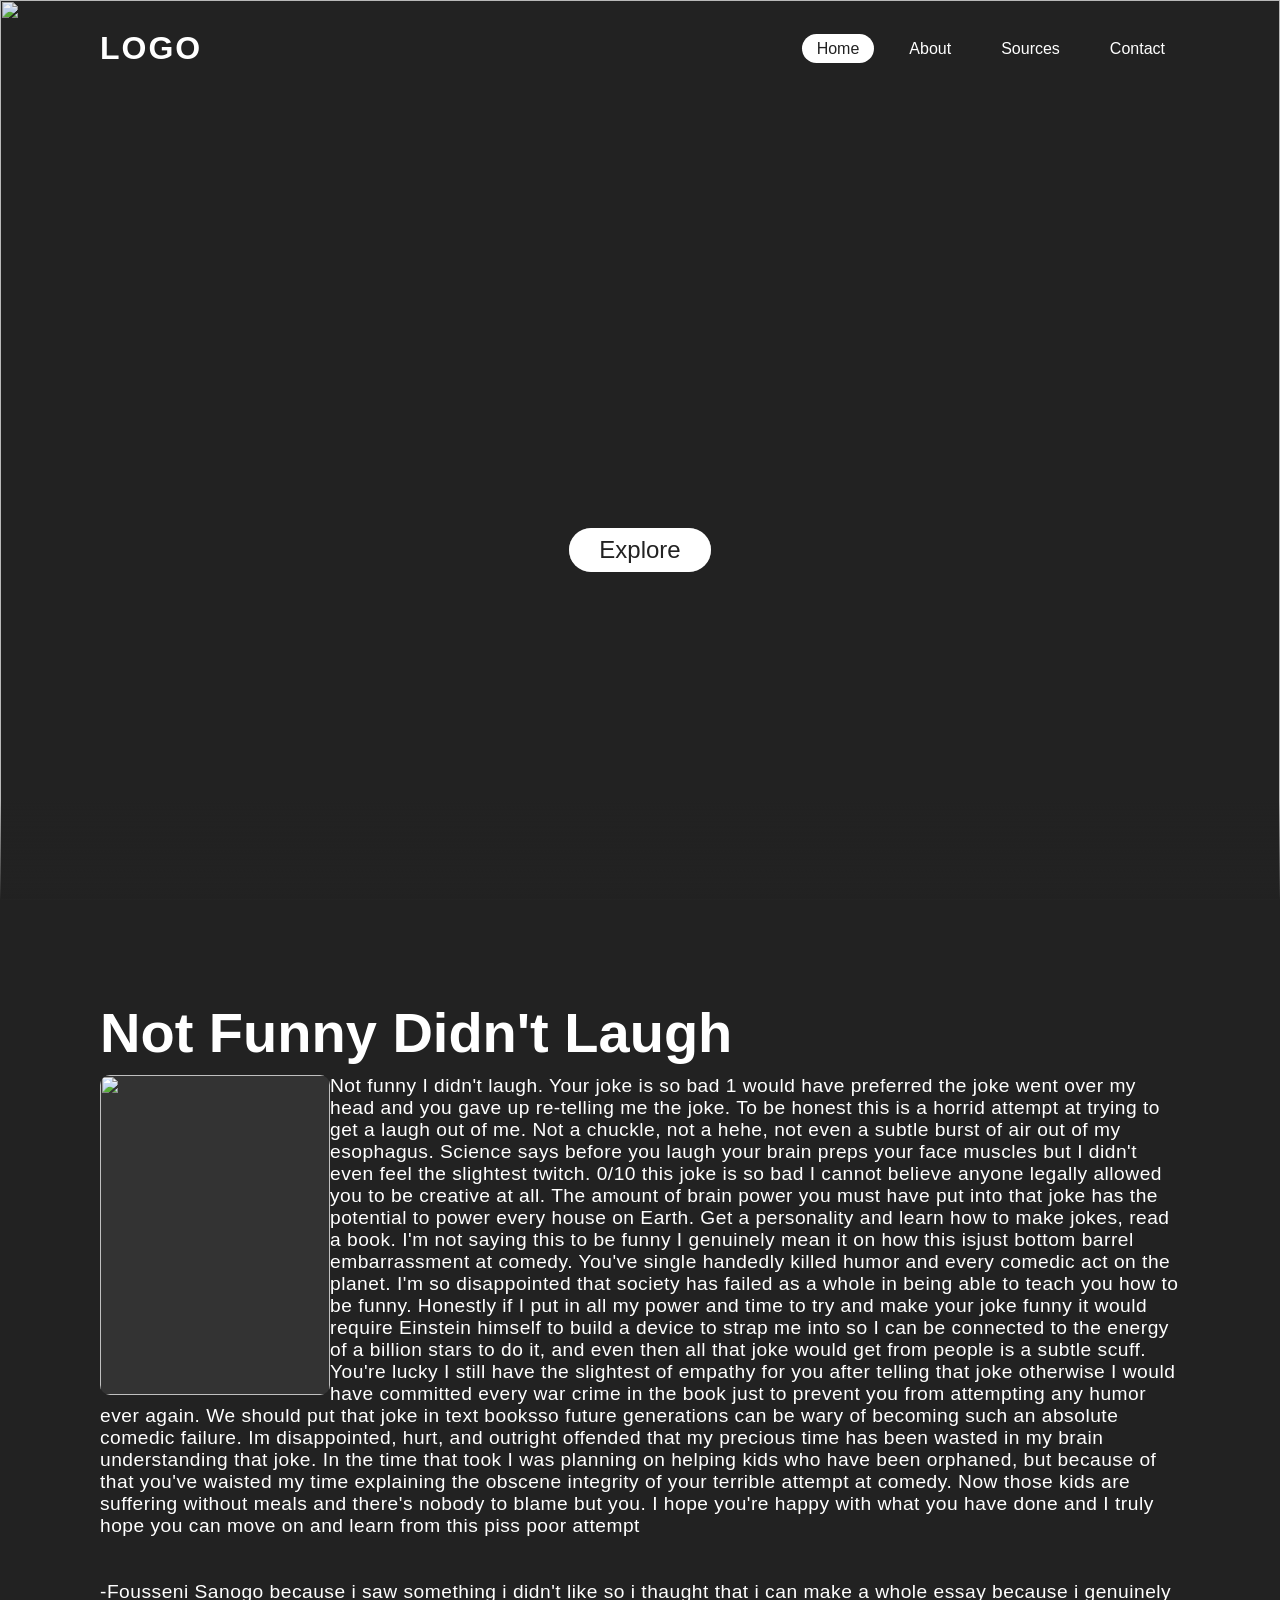
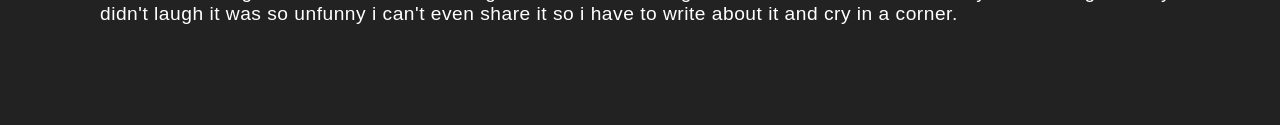
==== About.html @ ee88d735 "Add files via upload" ====
<!DOCTYPE html>
<html>
<head>
    <meta charset="utf-8">
    <link rel="stylesheet" type="text/css" href="style.css" />
</head>
<body>
   <header>
       <a href="#" class="logo">logo</a>
      <ul>
        <li><a href="home.html" class="active">Home</a></li>   
        <li><a href="About.html">About</a></li>   
        <li><a href="sources.html">Sources</a></li>   
        <li><a href="#">Contact</a></li>  
       </ul>
   </header>
   <section>
    <img src="stars.png" id="stars" class="img">
    <img src="moon.png" id="moon" class="img">
    <img src="mountains_behind.png" id="mountains_behind" class="img">
    <h2 id="text">Sanogo</h2>
    <a href="#" id="btn">Explore</a>
    <img src="mountains_front.png" id="mountains_front" class="img">
   </section>
   <div class="sec">
      <h2>Not Funny Didn't Laugh</h2>
      <img src="spiderman.jpg" class="image_deg">
      <p>    Not funny I didn't laugh. Your joke is so bad 1 would have preferred the joke went over my head and you gave up re-telling me the joke. To be honest this is a horrid attempt at trying to get a laugh out of me. Not a chuckle, not a hehe, not even a subtle burst of air out of my esophagus. Science says before you laugh your brain preps your face muscles but I didn't even feel the slightest twitch. 0/10 this joke is so bad I cannot believe anyone legally allowed you to be creative at all. The amount of brain power you must have put into that joke has the potential to power every house on Earth. Get a personality and learn how to make jokes, read a book. I'm not saying this to be funny I genuinely mean it on how this isjust bottom barrel embarrassment at comedy. You've single handedly killed humor and every comedic act on the planet. I'm so disappointed that society has failed as a whole in being able to teach you how to be funny. Honestly if I put in all my power and time to try and make your joke funny it would require Einstein himself to build a device to strap me into so I can be connected to the energy of a billion stars to do it, and even then all that joke would get from people is a subtle scuff. You're lucky I still have the slightest of empathy for you after telling that joke otherwise I would have committed every war crime in the book just to prevent you from attempting any humor ever again. We should put that joke in text booksso future generations can be wary of becoming such an absolute comedic failure. Im disappointed, hurt, and outright offended that my precious time has been wasted in my brain understanding that joke. In the time that took I was planning on helping kids who have been orphaned, but because of that you've waisted my time explaining the obscene integrity of your terrible attempt at comedy. Now those kids are suffering without meals and there's nobody to blame but you. I hope you're happy with what you have done and I truly hope you can move on and learn from this piss poor attempt
        <br><br>
        <br> -Fousseni Sanogo because i saw something i didn't like so i thaught that i can make a whole essay because i genuinely didn't laugh it was so unfunny i can't even share it so i have to write about it and cry in a corner.
      </p>
   </div>
   <script>
       let stars =document.getElementById('stars');
       let moon =document.getElementById('moon');
       let mountains_behind =document.getElementById('mountains_behind');
       let text =document.getElementById('text');
       let btn =document.getElementById('btn');      
       let mountains_front =document.getElementById('mountains_front');
       let header = document.querySelector('header')

       window.addEventListener('scroll', function(){
        let value = window.scrollY;
        stars.style.left = value * 0.25 + 'px';
        moon.style.top = value * 1.05 + 'px';      
        header.style.top = value * 0.5 + 'px'; 
        mountains_behind.style.top = value * 0.5 + 'px';        
        mountains_front.style.top = value * 0 + 'px';
        text.style.marginRight = value * 4 + 'px';         
        btn.style.top = value *  + 'px';
        
       })
   </script>
</body>
</html>
---- style.css ----
*{
    margin: 0;
    padding: 0;
    font-family: sans-serif, 'poppins';
    box-sizing: border-box;
    scroll-behavior: smooth;
}

body{
    min-height: 100px;
     background: linear-gradient(#222,#222);
     overflow-x: hidden;

}
header{
    position: absolute;
    top: 0;
    left: 0;
    width: 100%;
    padding: 30px 100px;
    display: flex;
    justify-content: space-between;
    align-items: center;
    z-index: 1000;
}
header .logo
{
   color: #fff;
   font-weight: 700;
   text-decoration: none;
   font-size: 2em;
   text-transform: uppercase;
   letter-spacing: 2px;
}
header ul{
    display: flex;
    justify-content: center;
    align-items: center;
}
header ul li{
    list-style: none;
    margin-left: 20px;
}
header ul li a{
    text-decoration: none;
    padding: 6px 15px;
    color:#fff;
    border-radius: 20px;
}
header ul li a:hover,
header ul li .active{
    background:#fff;
    color: #222;

}
section{
    position: relative;
    width: 100%;
    height: 100vh;
    padding: 100px;
    display: flex;
    justify-content: center;
    align-items: center;
    overflow: hidden;

}
section::before{
    content: '';
    position: absolute;
    bottom: 0;
    width: 100%;
    height: 100px;
    background:linear-gradient(to top,#222,transparent);
    z-index: 1000;
}
 section img{
    position: absolute;
    top: 0;
    left: 0;
    width: 100%;
    height: 100%;
    object-fit: cover;
    pointer-events: none;
 }
 section img#moon{
    mix-blend-mode: screen;
    color:red

 }
 section img#mountains_front{
    z-index: 10;

 }
 #text{
    position:absolute;
    right: -400px;
    color: #fff;
    white-space: nowrap;
    font-size: 7.5vw;
    z-index: 9;
 }
 #btn{
    text-decoration: none;
    display: inline-block;
    padding: 8px 30px;
    border-radius: 40px;
    background: #fff;
    color: #222;
    font-size: 1.5em;
    transform: translateY(100px);
 }
 .sec{
    position: relative;
    padding: 100px;
    background: #222;
 }
 .sec h2{
    font-size: 3.5em;
    margin-bottom: 10px;
    color: #fff;
 }
 .sec p{
    font-size: 1.2em;
    color: #fff;
    letter-spacing: 0.5px;
 }
 .img{
   opacity: 0.5;
 }
 .image_deg{
   width: 230px;
   height: 320px;
   background: #333;
   border-radius: 10px;
   cursor: pointer;
   transition: 0.5s;
   display: flex;
   justify-content: center;
   align-items: center;
   float: left;
}
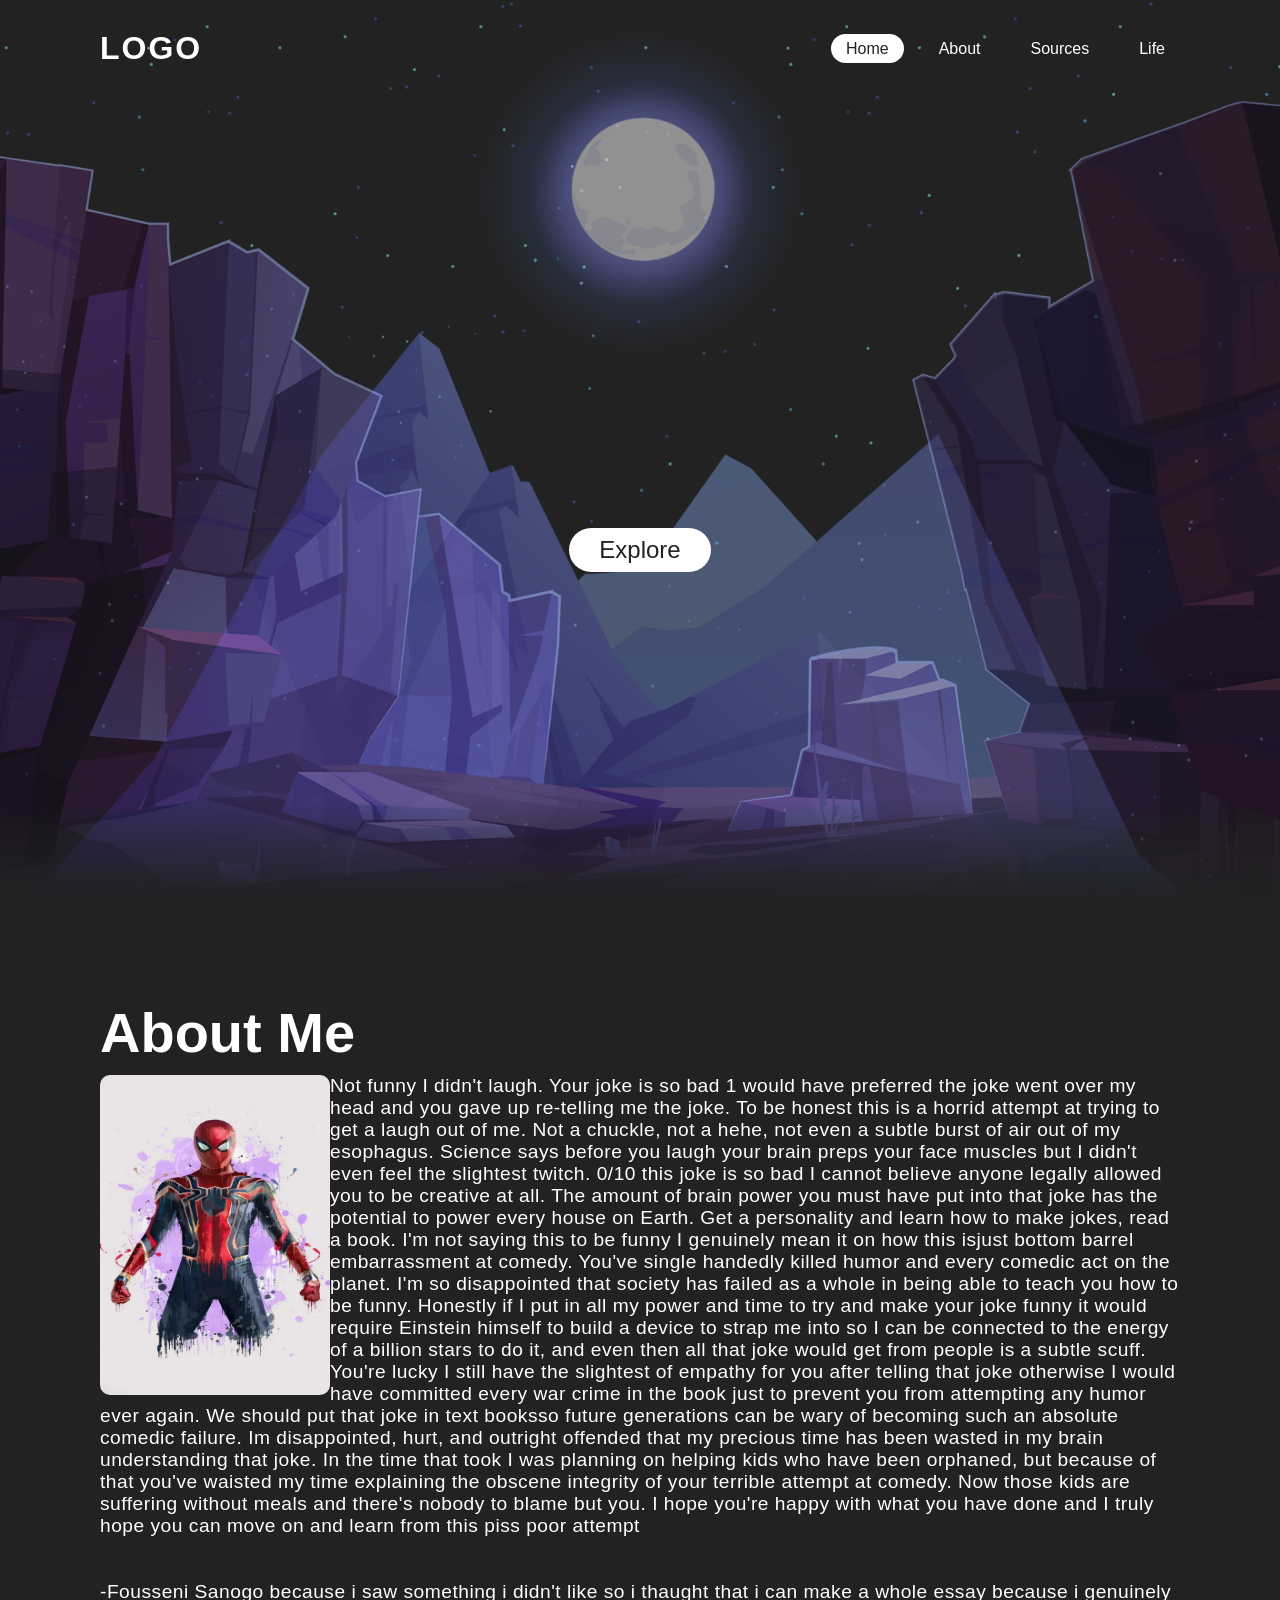
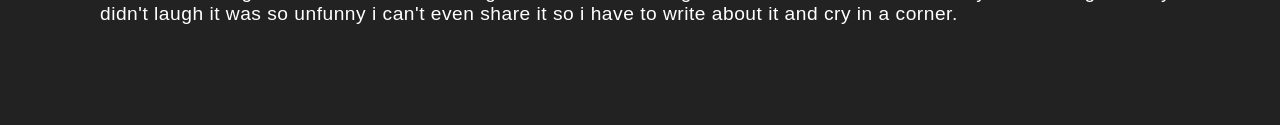
==== commit a1df5759: "Add files via upload" ====
--- a/About.html
+++ b/About.html
@@ -8,10 +8,10 @@
    <header>
        <a href="#" class="logo">logo</a>
       <ul>
-        <li><a href="home.html" class="active">Home</a></li>   
+        <li><a href="Intro.html" class="active">Home</a></li>   
         <li><a href="About.html">About</a></li>   
         <li><a href="sources.html">Sources</a></li>   
-        <li><a href="#">Contact</a></li>  
+        <li><a href="life.html">Life</a></li>  
        </ul>
    </header>
    <section>
@@ -23,7 +23,7 @@
     <img src="mountains_front.png" id="mountains_front" class="img">
    </section>
    <div class="sec">
-      <h2>Not Funny Didn't Laugh</h2>
+      <h2>About Me</h2>
       <img src="spiderman.jpg" class="image_deg">
       <p>    Not funny I didn't laugh. Your joke is so bad 1 would have preferred the joke went over my head and you gave up re-telling me the joke. To be honest this is a horrid attempt at trying to get a laugh out of me. Not a chuckle, not a hehe, not even a subtle burst of air out of my esophagus. Science says before you laugh your brain preps your face muscles but I didn't even feel the slightest twitch. 0/10 this joke is so bad I cannot believe anyone legally allowed you to be creative at all. The amount of brain power you must have put into that joke has the potential to power every house on Earth. Get a personality and learn how to make jokes, read a book. I'm not saying this to be funny I genuinely mean it on how this isjust bottom barrel embarrassment at comedy. You've single handedly killed humor and every comedic act on the planet. I'm so disappointed that society has failed as a whole in being able to teach you how to be funny. Honestly if I put in all my power and time to try and make your joke funny it would require Einstein himself to build a device to strap me into so I can be connected to the energy of a billion stars to do it, and even then all that joke would get from people is a subtle scuff. You're lucky I still have the slightest of empathy for you after telling that joke otherwise I would have committed every war crime in the book just to prevent you from attempting any humor ever again. We should put that joke in text booksso future generations can be wary of becoming such an absolute comedic failure. Im disappointed, hurt, and outright offended that my precious time has been wasted in my brain understanding that joke. In the time that took I was planning on helping kids who have been orphaned, but because of that you've waisted my time explaining the obscene integrity of your terrible attempt at comedy. Now those kids are suffering without meals and there's nobody to blame but you. I hope you're happy with what you have done and I truly hope you can move on and learn from this piss poor attempt
         <br><br>
@@ -51,5 +51,10 @@
         
        })
    </script>
+   <div class="container">
+    <div class="profile-picture">
+    
+  
+</div>
 </body>
 </html>
